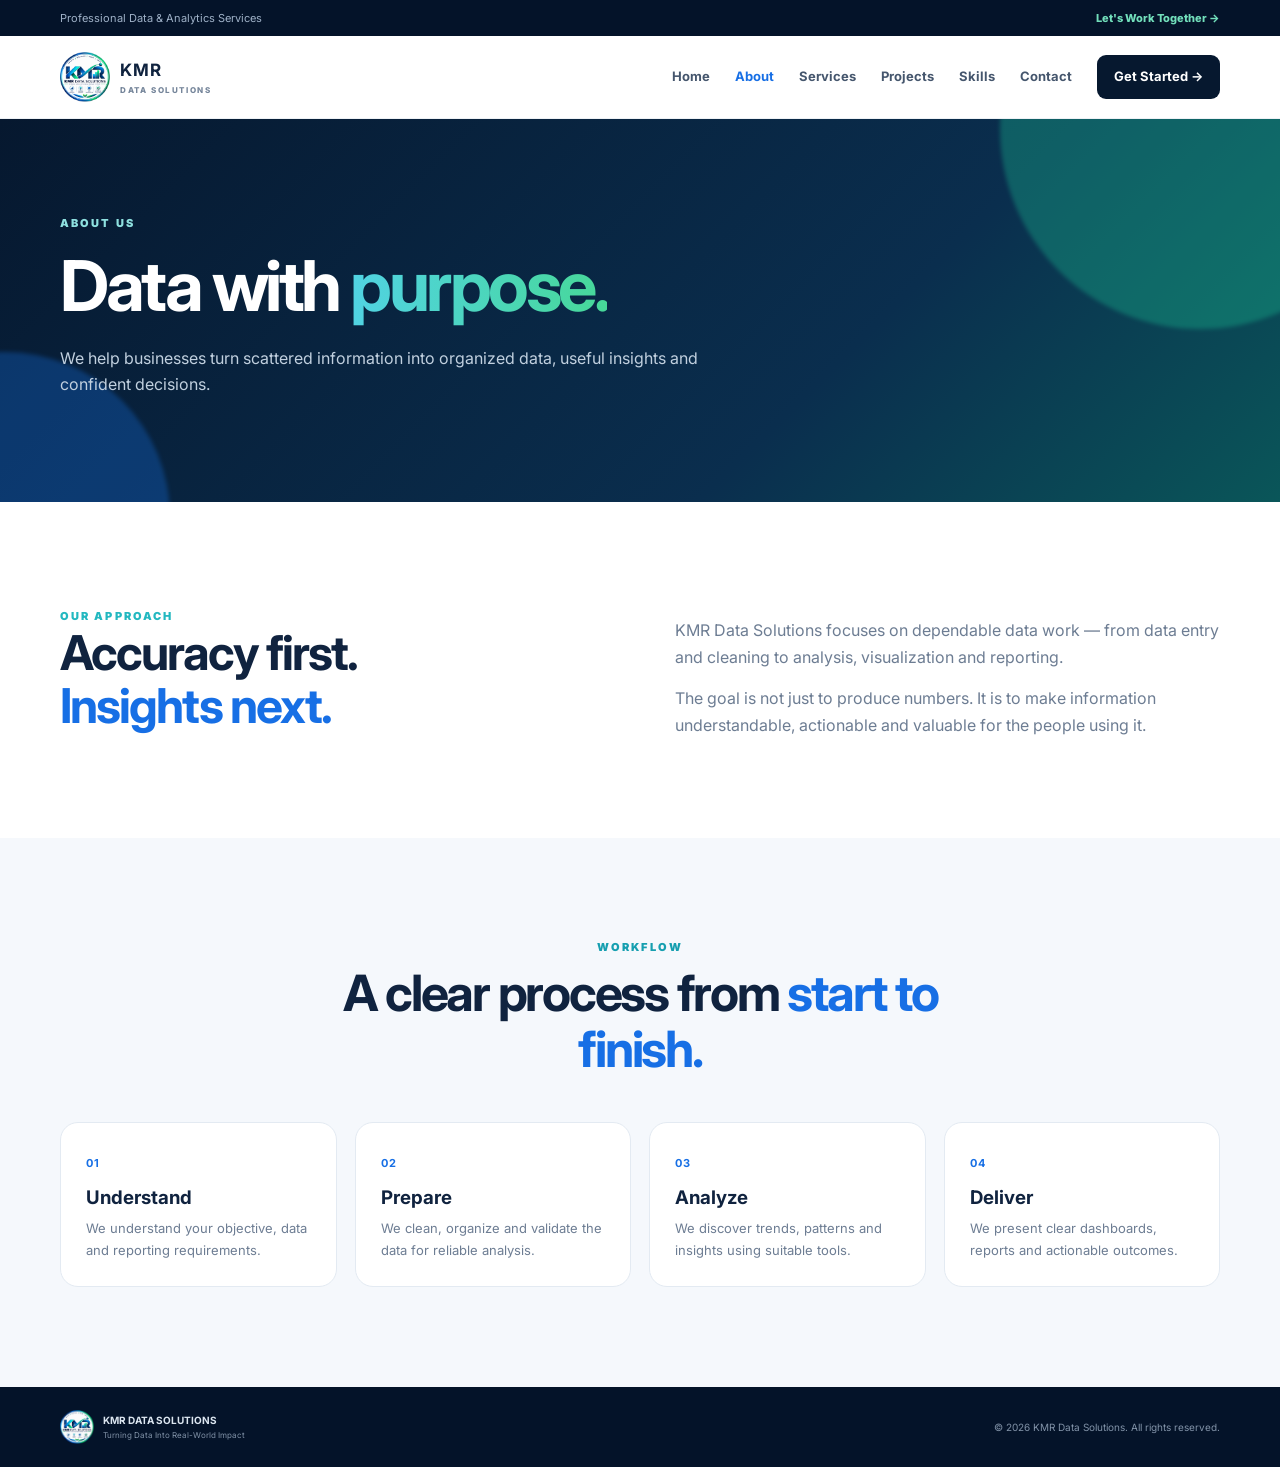
==== about.html @ 426ea1b9 "Initial KMR Data Solutions website" ====
<!DOCTYPE html>
<html lang="en"><head><meta charset="UTF-8"><meta name="viewport" content="width=device-width,initial-scale=1.0">
<meta name="description" content="KMR Data Solutions — professional data analytics and business services.">
<title>About | KMR DATA SOLUTIONS</title>
<link rel="preconnect" href="https://fonts.googleapis.com"><link rel="preconnect" href="https://fonts.gstatic.com" crossorigin>
<link href="https://fonts.googleapis.com/css2?family=Inter:wght@400;500;600;700;800&display=swap" rel="stylesheet">
<link rel="stylesheet" href="style.css"></head><body>
<div class="topbar"><div class="container"><span>Professional Data &amp; Analytics Services</span><a href="contact.html">Let's Work Together →</a></div></div>
<header class="header"><div class="container nav">
<a class="brand" href="index.html"><img src="assets/kmr-logo.png" alt="KMR Data Solutions"><span><strong>KMR</strong><small>DATA SOLUTIONS</small></span></a>
<button class="menu-btn" aria-label="Menu">☰</button><nav class="nav-links"><a class="" href="index.html">Home</a><a class="active" href="about.html">About</a><a class="" href="services.html">Services</a><a class="" href="projects.html">Projects</a><a class="" href="skills.html">Skills</a><a class="" href="contact.html">Contact</a><a class="nav-cta" href="contact.html">Get Started →</a></nav>
</div></header>

<section class="page-hero"><div class="container"><div class="eyebrow">ABOUT US</div><h1>Data with <span>purpose.</span></h1><p>We help businesses turn scattered information into organized data, useful insights and confident decisions.</p></div></section>
<section class="section"><div class="container intro"><div><div class="label">OUR APPROACH</div><h2>Accuracy first.<br><span>Insights next.</span></h2></div><div><p style="color:var(--muted)">KMR Data Solutions focuses on dependable data work — from data entry and cleaning to analysis, visualization and reporting.</p><p style="color:var(--muted);margin-top:15px">The goal is not just to produce numbers. It is to make information understandable, actionable and valuable for the people using it.</p></div></div></section>
<section class="section" style="background:#f5f8fc"><div class="container"><div class="section-head"><div class="label">WORKFLOW</div><h2>A clear process from <span>start to finish.</span></h2></div><div id="processGrid" class="process-grid"></div></div></section>

<footer><div class="container footer"><div class="footer-brand"><img src="assets/kmr-logo.png" alt=""><div><strong>KMR DATA SOLUTIONS</strong><span>Turning Data Into Real-World Impact</span></div></div><span>© <span class="year"></span> KMR Data Solutions. All rights reserved.</span></div></footer>
<script src="config.js"></script><script src="script.js"></script></body></html>
---- style.css ----
:root{--navy:#06182f;--navy2:#0a2748;--blue:#176fe5;--cyan:#15b7c0;--green:#28c87a;--ink:#10233f;--muted:#6d7d93;--bg:#f5f8fc;--line:#e3eaf2;--white:#fff;--shadow:0 18px 55px rgba(5,27,55,.09)}
*{box-sizing:border-box;margin:0;padding:0}html{scroll-behavior:smooth}body{font-family:Inter,Arial,sans-serif;color:var(--ink);background:#fff;line-height:1.65}a{text-decoration:none;color:inherit}.container{width:min(1160px,92%);margin:auto}
.topbar{height:36px;background:#041329;color:#9fb1c7;font-size:11px}.topbar .container{height:100%;display:flex;justify-content:space-between;align-items:center}.topbar a{color:#72dfbb;font-weight:800}
.header{position:sticky;top:0;z-index:50;background:rgba(255,255,255,.93);backdrop-filter:blur(18px);border-bottom:1px solid #edf1f5}.nav{height:82px;display:flex;align-items:center;justify-content:space-between}.brand{display:flex;align-items:center;gap:10px}.brand img{width:50px;height:50px;object-fit:contain}.brand strong{display:block;font-size:17px;letter-spacing:.06em}.brand small{display:block;font-size:8px;letter-spacing:.2em;color:#75859a;font-weight:800}
.nav-links{display:flex;align-items:center;gap:25px;font-size:13px;font-weight:700;color:#45566d}.nav-links a:hover{color:var(--blue)}.nav-links .active{color:var(--blue)}.nav-cta{background:var(--navy);color:#fff!important;padding:11px 17px;border-radius:9px}.menu-btn{display:none;border:0;background:none;font-size:24px;color:var(--ink)}
.page-hero{position:relative;overflow:hidden;background:linear-gradient(135deg,#06182f,#0a2e4e 65%,#0a5659);color:#fff;padding:95px 0 105px}.page-hero:before,.page-hero:after{content:"";position:absolute;border-radius:50%;filter:blur(2px);opacity:.3}.page-hero:before{width:400px;height:400px;right:-120px;top:-190px;background:#1bcf9b}.page-hero:after{width:330px;height:330px;left:-160px;bottom:-180px;background:#1674ea}.page-hero .container{position:relative;z-index:2}.eyebrow,.label{font-size:11px;letter-spacing:.19em;font-weight:900;color:#23b8c0}.page-hero .eyebrow{color:#8ee0df;margin-bottom:17px}.page-hero h1{font-size:clamp(43px,6vw,70px);line-height:1.05;letter-spacing:-.05em;max-width:800px}.page-hero h1 span{background:linear-gradient(90deg,#51d3e3,#47d898);-webkit-background-clip:text;background-clip:text;color:transparent}.page-hero p{max-width:680px;color:#c1d0df;font-size:16px;margin-top:22px}.hero-actions{display:flex;gap:12px;margin-top:28px;flex-wrap:wrap}.btn{display:inline-flex;align-items:center;justify-content:center;padding:13px 20px;border-radius:10px;font-size:13px;font-weight:800}.btn-primary{background:linear-gradient(135deg,#176fe5,#16b8bd);color:#fff;box-shadow:0 10px 28px rgba(18,122,214,.25)}.btn-light{border:1px solid rgba(255,255,255,.35);color:#fff}
.section{padding:100px 0}.section-head{text-align:center;max-width:700px;margin:0 auto 45px}.section-head .label{color:#169fb0}.section-head h2{font-size:clamp(34px,4vw,50px);line-height:1.12;letter-spacing:-.045em;margin-top:9px}.section-head h2 span{color:var(--blue)}.section-head p{color:var(--muted);margin-top:10px}
.intro{display:grid;grid-template-columns:1fr 1fr;gap:70px;align-items:center}.intro h2{font-size:clamp(34px,4vw,48px);line-height:1.12;letter-spacing:-.04em}.intro h2 span{color:var(--blue)}.intro p{color:var(--muted);margin-top:15px}.quote{padding:28px;background:linear-gradient(145deg,#f7fbff,#eef8f7);border:1px solid var(--line);border-radius:18px;box-shadow:var(--shadow)}.quote strong{display:block;font-size:25px;line-height:1.25}.quote span{display:block;color:#728198;margin-top:10px;font-size:13px}
.service-grid{display:grid;grid-template-columns:repeat(3,1fr);gap:18px}.service{padding:27px;border:1px solid var(--line);border-radius:18px;background:#fff;transition:.22s}.service:hover{transform:translateY(-5px);box-shadow:var(--shadow);border-color:#cdd9e7}.icon{width:48px;height:48px;display:grid;place-items:center;border-radius:13px;background:linear-gradient(135deg,#e8f2ff,#e8fbf4);font-size:22px;color:#176fe5;margin-bottom:20px}.service h3{font-size:17px}.service p{font-size:13px;color:var(--muted);margin-top:7px}
.project-grid{display:grid;grid-template-columns:repeat(3,1fr);gap:20px}.project{border:1px solid var(--line);border-radius:18px;padding:24px;background:#fff;box-shadow:0 8px 30px rgba(7,28,53,.04)}.project .num{font-size:10px;letter-spacing:.15em;color:#8b99aa;font-weight:900}.project h3{font-size:19px;margin-top:15px}.project p{font-size:13px;color:var(--muted);margin:7px 0 17px;min-height:43px}.tags{display:flex;flex-wrap:wrap;gap:7px}.tag{font-size:10px;background:#edf5ff;color:#1467bc;border-radius:20px;padding:5px 9px;font-weight:800}.project a{display:inline-block;color:#126bc8;font-size:12px;font-weight:900;margin-top:20px}
.skills-section{background:#06182f;color:#fff}.skills-section .section-head p{color:#9cafc3}.skills-grid{display:grid;grid-template-columns:repeat(6,1fr);gap:12px}.skill{border:1px solid rgba(255,255,255,.11);background:rgba(255,255,255,.04);border-radius:13px;text-align:center;padding:20px 8px;color:#d6e1ec;font-size:12px;font-weight:800}.skill b{display:block;font-size:24px;margin-bottom:7px}
.process-grid{display:grid;grid-template-columns:repeat(4,1fr);gap:18px}.step{padding:25px;border:1px solid var(--line);border-radius:18px;background:#fff}.step b{color:var(--blue);font-size:11px;letter-spacing:.1em}.step h3{margin:8px 0 5px}.step p{font-size:13px;color:var(--muted)}
.contact-wrap{background:linear-gradient(135deg,#06182f,#0a4c58);border-radius:25px;padding:52px 55px;color:#fff;display:flex;align-items:center;justify-content:space-between;gap:35px}.contact-wrap h2{font-size:clamp(31px,4vw,47px);line-height:1.12;letter-spacing:-.04em}.contact-wrap h2 span{color:#4ed9b4}.contact-wrap p{color:#adc0d1;max-width:620px;margin-top:10px}.contact-actions{display:flex;gap:10px;flex-wrap:wrap}
footer{background:#041329;color:#8293a8;padding:23px 0;font-size:10px}.footer{display:flex;justify-content:space-between;align-items:center;gap:20px}.footer-brand{display:flex;align-items:center;gap:9px}.footer-brand img{width:34px;height:34px;object-fit:contain}.footer-brand strong,.footer-brand span{display:block}.footer-brand strong{color:#dce6f0;font-size:10px}.footer-brand span{font-size:8px}
@media(max-width:960px){.nav-links{gap:13px}.service-grid{grid-template-columns:repeat(2,1fr)}.project-grid{grid-template-columns:repeat(2,1fr)}.skills-grid{grid-template-columns:repeat(3,1fr)}}
@media(max-width:760px){.topbar{display:none}.nav{height:70px}.menu-btn{display:block}.nav-links{display:none;position:absolute;top:70px;left:0;right:0;background:#fff;padding:18px 5%;flex-direction:column;align-items:stretch;box-shadow:0 18px 35px rgba(0,0,0,.1)}.nav-links.open{display:flex}.nav-cta{text-align:center}.page-hero{padding:75px 0 85px}.section{padding:75px 0}.intro{grid-template-columns:1fr;gap:35px}.service-grid,.project-grid,.process-grid{grid-template-columns:1fr}.skills-grid{grid-template-columns:repeat(2,1fr)}.contact-wrap{padding:38px 28px;flex-direction:column;align-items:flex-start}.footer{flex-direction:column;align-items:flex-start}}
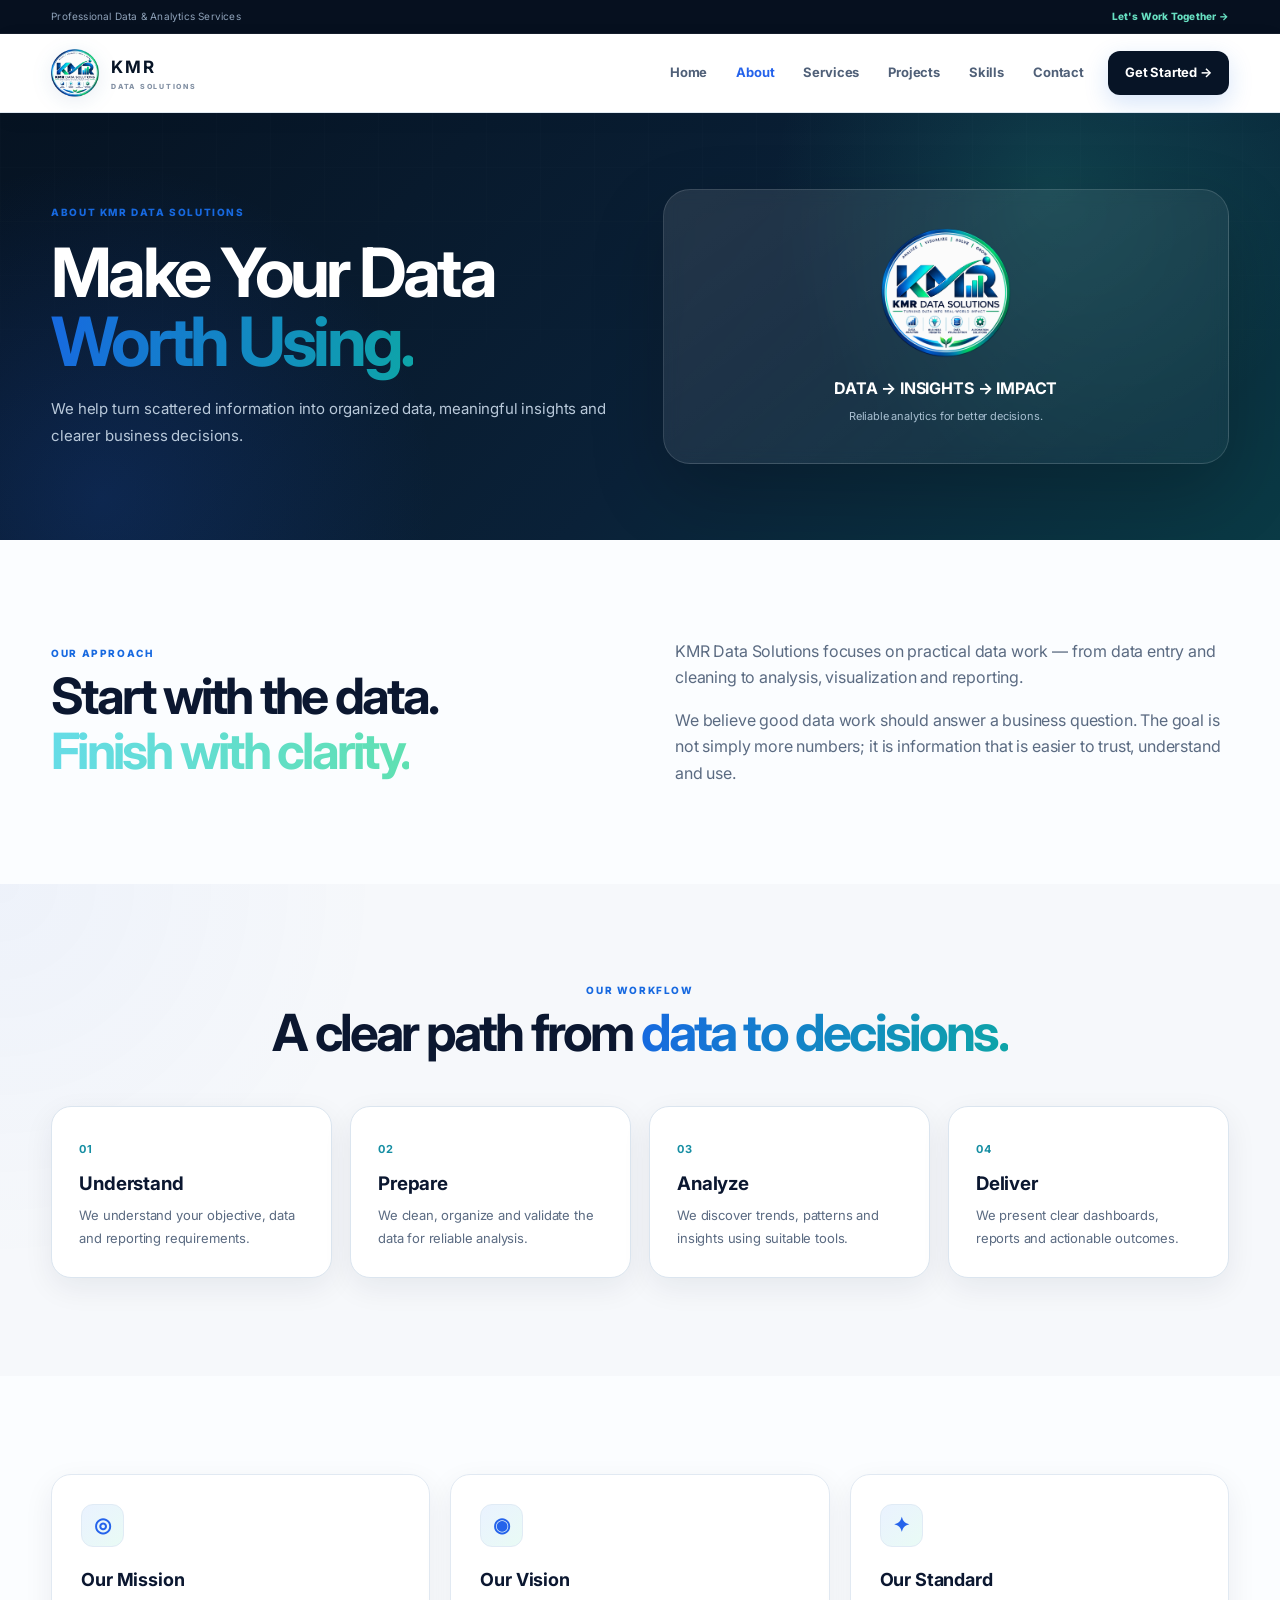
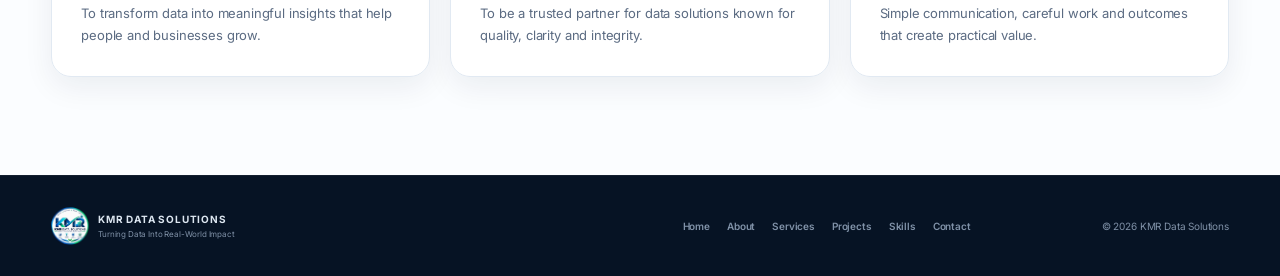
==== commit bdde5c4b: "updated" ====
--- a/about.html
+++ b/about.html
@@ -1,19 +1,80 @@
 <!DOCTYPE html>
-<html lang="en"><head><meta charset="UTF-8"><meta name="viewport" content="width=device-width,initial-scale=1.0">
-<meta name="description" content="KMR Data Solutions — professional data analytics and business services.">
+<html lang="en">
+<head>
+<meta charset="UTF-8">
+<meta name="viewport" content="width=device-width, initial-scale=1.0">
+<meta name="description" content="KMR Data Solutions — professional data analytics, dashboards, data cleaning and business intelligence services.">
 <title>About | KMR DATA SOLUTIONS</title>
-<link rel="preconnect" href="https://fonts.googleapis.com"><link rel="preconnect" href="https://fonts.gstatic.com" crossorigin>
+<link rel="preconnect" href="https://fonts.googleapis.com">
+<link rel="preconnect" href="https://fonts.gstatic.com" crossorigin>
 <link href="https://fonts.googleapis.com/css2?family=Inter:wght@400;500;600;700;800&display=swap" rel="stylesheet">
-<link rel="stylesheet" href="style.css"></head><body>
-<div class="topbar"><div class="container"><span>Professional Data &amp; Analytics Services</span><a href="contact.html">Let's Work Together →</a></div></div>
-<header class="header"><div class="container nav">
-<a class="brand" href="index.html"><img src="assets/kmr-logo.png" alt="KMR Data Solutions"><span><strong>KMR</strong><small>DATA SOLUTIONS</small></span></a>
-<button class="menu-btn" aria-label="Menu">☰</button><nav class="nav-links"><a class="" href="index.html">Home</a><a class="active" href="about.html">About</a><a class="" href="services.html">Services</a><a class="" href="projects.html">Projects</a><a class="" href="skills.html">Skills</a><a class="" href="contact.html">Contact</a><a class="nav-cta" href="contact.html">Get Started →</a></nav>
-</div></header>
+<link rel="stylesheet" href="style.css">
+</head>
+<body data-page="about">
+<div class="topbar"><div class="container topbar-inner">
+  <span>Professional Data &amp; Analytics Services</span>
+  <a href="contact.html">Let's Work Together →</a>
+</div></div>
+<header class="header">
+  <div class="container nav">
+    <a class="brand" href="index.html" aria-label="KMR Data Solutions Home">
+      <img src="assets/kmr-logo.png" alt="KMR Data Solutions">
+      <span><strong>KMR</strong><small>DATA SOLUTIONS</small></span>
+    </a>
+    <button class="menu-btn" aria-label="Open menu" aria-expanded="false">☰</button>
+    <nav class="nav-links" aria-label="Primary navigation">
+      <a data-nav="home" href="index.html">Home</a>
+      <a data-nav="about" href="about.html">About</a>
+      <a data-nav="services" href="services.html">Services</a>
+      <a data-nav="projects" href="projects.html">Projects</a>
+      <a data-nav="skills" href="skills.html">Skills</a>
+      <a data-nav="contact" href="contact.html">Contact</a>
+      <a class="nav-cta" href="contact.html">Get Started →</a>
+    </nav>
+  </div>
+</header>
 
-<section class="page-hero"><div class="container"><div class="eyebrow">ABOUT US</div><h1>Data with <span>purpose.</span></h1><p>We help businesses turn scattered information into organized data, useful insights and confident decisions.</p></div></section>
-<section class="section"><div class="container intro"><div><div class="label">OUR APPROACH</div><h2>Accuracy first.<br><span>Insights next.</span></h2></div><div><p style="color:var(--muted)">KMR Data Solutions focuses on dependable data work — from data entry and cleaning to analysis, visualization and reporting.</p><p style="color:var(--muted);margin-top:15px">The goal is not just to produce numbers. It is to make information understandable, actionable and valuable for the people using it.</p></div></div></section>
-<section class="section" style="background:#f5f8fc"><div class="container"><div class="section-head"><div class="label">WORKFLOW</div><h2>A clear process from <span>start to finish.</span></h2></div><div id="processGrid" class="process-grid"></div></div></section>
-
-<footer><div class="container footer"><div class="footer-brand"><img src="assets/kmr-logo.png" alt=""><div><strong>KMR DATA SOLUTIONS</strong><span>Turning Data Into Real-World Impact</span></div></div><span>© <span class="year"></span> KMR Data Solutions. All rights reserved.</span></div></footer>
-<script src="config.js"></script><script src="script.js"></script></body></html>+<main>
+<section class="inner-hero">
+  <div class="container inner-hero-grid">
+    <div><div class="eyebrow">ABOUT KMR DATA SOLUTIONS</div><h1>Make Your Data <span>Worth Using.</span></h1><p>We help turn scattered information into organized data, meaningful insights and clearer business decisions.</p></div>
+    <div class="about-visual"><img src="assets/kmr-logo.png" alt="KMR Data Solutions logo"><strong>DATA → INSIGHTS → IMPACT</strong><span>Reliable analytics for better decisions.</span></div>
+  </div>
+</section>
+<section class="section">
+  <div class="container story-grid">
+    <div><div class="section-kicker">OUR APPROACH</div><h2>Start with the data.<br><span>Finish with clarity.</span></h2></div>
+    <div><p>KMR Data Solutions focuses on practical data work — from data entry and cleaning to analysis, visualization and reporting.</p><p>We believe good data work should answer a business question. The goal is not simply more numbers; it is information that is easier to trust, understand and use.</p></div>
+  </div>
+</section>
+<section class="section section-soft">
+  <div class="container">
+    <div class="section-head"><div class="section-kicker">OUR WORKFLOW</div><h2>A clear path from <span>data to decisions.</span></h2></div>
+    <div id="processGrid" class="process-grid"></div>
+  </div>
+</section>
+<section class="section">
+  <div class="container value-grid">
+    <article class="value-card"><div class="feature-icon">◎</div><h3>Our Mission</h3><p>To transform data into meaningful insights that help people and businesses grow.</p></article>
+    <article class="value-card"><div class="feature-icon">◉</div><h3>Our Vision</h3><p>To be a trusted partner for data solutions known for quality, clarity and integrity.</p></article>
+    <article class="value-card"><div class="feature-icon">✦</div><h3>Our Standard</h3><p>Simple communication, careful work and outcomes that create practical value.</p></article>
+  </div>
+</section>
+</main>
+<footer>
+  <div class="container footer-grid">
+    <div class="footer-brand">
+      <img src="assets/kmr-logo.png" alt="">
+      <div><strong>KMR DATA SOLUTIONS</strong><span>Turning Data Into Real-World Impact</span></div>
+    </div>
+    <div class="footer-links">
+      <a href="index.html">Home</a><a href="about.html">About</a><a href="services.html">Services</a>
+      <a href="projects.html">Projects</a><a href="skills.html">Skills</a><a href="contact.html">Contact</a>
+    </div>
+    <div class="footer-right"><span>© <span class="year"></span> KMR Data Solutions</span></div>
+  </div>
+</footer>
+<script src="config.js"></script>
+<script src="script.js"></script>
+</body>
+</html>
--- a/style.css
+++ b/style.css
@@ -1,16 +1,477 @@
-:root{--navy:#06182f;--navy2:#0a2748;--blue:#176fe5;--cyan:#15b7c0;--green:#28c87a;--ink:#10233f;--muted:#6d7d93;--bg:#f5f8fc;--line:#e3eaf2;--white:#fff;--shadow:0 18px 55px rgba(5,27,55,.09)}
-*{box-sizing:border-box;margin:0;padding:0}html{scroll-behavior:smooth}body{font-family:Inter,Arial,sans-serif;color:var(--ink);background:#fff;line-height:1.65}a{text-decoration:none;color:inherit}.container{width:min(1160px,92%);margin:auto}
-.topbar{height:36px;background:#041329;color:#9fb1c7;font-size:11px}.topbar .container{height:100%;display:flex;justify-content:space-between;align-items:center}.topbar a{color:#72dfbb;font-weight:800}
-.header{position:sticky;top:0;z-index:50;background:rgba(255,255,255,.93);backdrop-filter:blur(18px);border-bottom:1px solid #edf1f5}.nav{height:82px;display:flex;align-items:center;justify-content:space-between}.brand{display:flex;align-items:center;gap:10px}.brand img{width:50px;height:50px;object-fit:contain}.brand strong{display:block;font-size:17px;letter-spacing:.06em}.brand small{display:block;font-size:8px;letter-spacing:.2em;color:#75859a;font-weight:800}
-.nav-links{display:flex;align-items:center;gap:25px;font-size:13px;font-weight:700;color:#45566d}.nav-links a:hover{color:var(--blue)}.nav-links .active{color:var(--blue)}.nav-cta{background:var(--navy);color:#fff!important;padding:11px 17px;border-radius:9px}.menu-btn{display:none;border:0;background:none;font-size:24px;color:var(--ink)}
-.page-hero{position:relative;overflow:hidden;background:linear-gradient(135deg,#06182f,#0a2e4e 65%,#0a5659);color:#fff;padding:95px 0 105px}.page-hero:before,.page-hero:after{content:"";position:absolute;border-radius:50%;filter:blur(2px);opacity:.3}.page-hero:before{width:400px;height:400px;right:-120px;top:-190px;background:#1bcf9b}.page-hero:after{width:330px;height:330px;left:-160px;bottom:-180px;background:#1674ea}.page-hero .container{position:relative;z-index:2}.eyebrow,.label{font-size:11px;letter-spacing:.19em;font-weight:900;color:#23b8c0}.page-hero .eyebrow{color:#8ee0df;margin-bottom:17px}.page-hero h1{font-size:clamp(43px,6vw,70px);line-height:1.05;letter-spacing:-.05em;max-width:800px}.page-hero h1 span{background:linear-gradient(90deg,#51d3e3,#47d898);-webkit-background-clip:text;background-clip:text;color:transparent}.page-hero p{max-width:680px;color:#c1d0df;font-size:16px;margin-top:22px}.hero-actions{display:flex;gap:12px;margin-top:28px;flex-wrap:wrap}.btn{display:inline-flex;align-items:center;justify-content:center;padding:13px 20px;border-radius:10px;font-size:13px;font-weight:800}.btn-primary{background:linear-gradient(135deg,#176fe5,#16b8bd);color:#fff;box-shadow:0 10px 28px rgba(18,122,214,.25)}.btn-light{border:1px solid rgba(255,255,255,.35);color:#fff}
-.section{padding:100px 0}.section-head{text-align:center;max-width:700px;margin:0 auto 45px}.section-head .label{color:#169fb0}.section-head h2{font-size:clamp(34px,4vw,50px);line-height:1.12;letter-spacing:-.045em;margin-top:9px}.section-head h2 span{color:var(--blue)}.section-head p{color:var(--muted);margin-top:10px}
-.intro{display:grid;grid-template-columns:1fr 1fr;gap:70px;align-items:center}.intro h2{font-size:clamp(34px,4vw,48px);line-height:1.12;letter-spacing:-.04em}.intro h2 span{color:var(--blue)}.intro p{color:var(--muted);margin-top:15px}.quote{padding:28px;background:linear-gradient(145deg,#f7fbff,#eef8f7);border:1px solid var(--line);border-radius:18px;box-shadow:var(--shadow)}.quote strong{display:block;font-size:25px;line-height:1.25}.quote span{display:block;color:#728198;margin-top:10px;font-size:13px}
-.service-grid{display:grid;grid-template-columns:repeat(3,1fr);gap:18px}.service{padding:27px;border:1px solid var(--line);border-radius:18px;background:#fff;transition:.22s}.service:hover{transform:translateY(-5px);box-shadow:var(--shadow);border-color:#cdd9e7}.icon{width:48px;height:48px;display:grid;place-items:center;border-radius:13px;background:linear-gradient(135deg,#e8f2ff,#e8fbf4);font-size:22px;color:#176fe5;margin-bottom:20px}.service h3{font-size:17px}.service p{font-size:13px;color:var(--muted);margin-top:7px}
-.project-grid{display:grid;grid-template-columns:repeat(3,1fr);gap:20px}.project{border:1px solid var(--line);border-radius:18px;padding:24px;background:#fff;box-shadow:0 8px 30px rgba(7,28,53,.04)}.project .num{font-size:10px;letter-spacing:.15em;color:#8b99aa;font-weight:900}.project h3{font-size:19px;margin-top:15px}.project p{font-size:13px;color:var(--muted);margin:7px 0 17px;min-height:43px}.tags{display:flex;flex-wrap:wrap;gap:7px}.tag{font-size:10px;background:#edf5ff;color:#1467bc;border-radius:20px;padding:5px 9px;font-weight:800}.project a{display:inline-block;color:#126bc8;font-size:12px;font-weight:900;margin-top:20px}
-.skills-section{background:#06182f;color:#fff}.skills-section .section-head p{color:#9cafc3}.skills-grid{display:grid;grid-template-columns:repeat(6,1fr);gap:12px}.skill{border:1px solid rgba(255,255,255,.11);background:rgba(255,255,255,.04);border-radius:13px;text-align:center;padding:20px 8px;color:#d6e1ec;font-size:12px;font-weight:800}.skill b{display:block;font-size:24px;margin-bottom:7px}
-.process-grid{display:grid;grid-template-columns:repeat(4,1fr);gap:18px}.step{padding:25px;border:1px solid var(--line);border-radius:18px;background:#fff}.step b{color:var(--blue);font-size:11px;letter-spacing:.1em}.step h3{margin:8px 0 5px}.step p{font-size:13px;color:var(--muted)}
-.contact-wrap{background:linear-gradient(135deg,#06182f,#0a4c58);border-radius:25px;padding:52px 55px;color:#fff;display:flex;align-items:center;justify-content:space-between;gap:35px}.contact-wrap h2{font-size:clamp(31px,4vw,47px);line-height:1.12;letter-spacing:-.04em}.contact-wrap h2 span{color:#4ed9b4}.contact-wrap p{color:#adc0d1;max-width:620px;margin-top:10px}.contact-actions{display:flex;gap:10px;flex-wrap:wrap}
-footer{background:#041329;color:#8293a8;padding:23px 0;font-size:10px}.footer{display:flex;justify-content:space-between;align-items:center;gap:20px}.footer-brand{display:flex;align-items:center;gap:9px}.footer-brand img{width:34px;height:34px;object-fit:contain}.footer-brand strong,.footer-brand span{display:block}.footer-brand strong{color:#dce6f0;font-size:10px}.footer-brand span{font-size:8px}
-@media(max-width:960px){.nav-links{gap:13px}.service-grid{grid-template-columns:repeat(2,1fr)}.project-grid{grid-template-columns:repeat(2,1fr)}.skills-grid{grid-template-columns:repeat(3,1fr)}}
-@media(max-width:760px){.topbar{display:none}.nav{height:70px}.menu-btn{display:block}.nav-links{display:none;position:absolute;top:70px;left:0;right:0;background:#fff;padding:18px 5%;flex-direction:column;align-items:stretch;box-shadow:0 18px 35px rgba(0,0,0,.1)}.nav-links.open{display:flex}.nav-cta{text-align:center}.page-hero{padding:75px 0 85px}.section{padding:75px 0}.intro{grid-template-columns:1fr;gap:35px}.service-grid,.project-grid,.process-grid{grid-template-columns:1fr}.skills-grid{grid-template-columns:repeat(2,1fr)}.contact-wrap{padding:38px 28px;flex-direction:column;align-items:flex-start}.footer{flex-direction:column;align-items:flex-start}}
+:root{
+  --navy:#06182f;--navy2:#0a2d4d;--blue:#176fe5;--cyan:#19bfd0;--teal:#25c98b;
+  --ink:#10233f;--muted:#6d7d93;--bg:#f5f8fc;--line:#dfe8f1;--white:#fff;
+  --shadow:0 18px 55px rgba(5,27,55,.09);--radius:20px
+}
+*{box-sizing:border-box;margin:0;padding:0}
+html{scroll-behavior:smooth}
+body{font-family:'Inter',Arial,sans-serif;color:var(--ink);background:#fff;line-height:1.65}
+a{text-decoration:none;color:inherit}
+button,input,select,textarea{font:inherit}
+.container{width:min(1160px,92%);margin:auto}
+.topbar{height:38px;background:#041329;color:#9fb1c7;font-size:11px}
+.topbar-inner{height:100%;display:flex;justify-content:space-between;align-items:center}
+.topbar a{color:#72dfbb;font-weight:800}
+.header{position:sticky;top:0;z-index:50;background:rgba(255,255,255,.94);backdrop-filter:blur(18px);border-bottom:1px solid #edf1f5}
+.nav{height:82px;display:flex;align-items:center;justify-content:space-between}
+.brand{display:flex;align-items:center;gap:11px}
+.brand img{width:52px;height:52px;object-fit:contain}
+.brand strong{display:block;font-size:18px;letter-spacing:.07em}
+.brand small{display:block;font-size:8px;letter-spacing:.2em;color:#75859a;font-weight:800}
+.nav-links{display:flex;align-items:center;gap:25px;font-size:13px;font-weight:750;color:#45566d}
+.nav-links a:hover,.nav-links .active{color:var(--blue)}
+.nav-cta{background:var(--navy);color:#fff!important;padding:12px 18px;border-radius:10px}
+.menu-btn{display:none;border:0;background:none;font-size:24px;color:var(--ink)}
+
+.hero{position:relative;overflow:hidden;background:linear-gradient(135deg,#06182f 0%,#082d4c 58%,#075a5b 100%);color:#fff;padding:72px 0 78px}
+.hero-orb{position:absolute;border-radius:50%;filter:blur(2px);opacity:.28;pointer-events:none}
+.hero-orb-one{width:430px;height:430px;right:-170px;top:-220px;background:#1bcf9b}
+.hero-orb-two{width:330px;height:330px;left:-190px;bottom:-210px;background:#1674ea}
+.hero-grid{position:relative;z-index:2;display:grid;grid-template-columns:minmax(0,1fr) minmax(440px,.92fr);gap:58px;align-items:center}
+.eyebrow,.section-kicker{font-size:11px;letter-spacing:.19em;font-weight:900}
+.eyebrow{color:#8ee0df;margin-bottom:17px}
+.hero h1{font-size:clamp(44px,6vw,72px);line-height:1.02;letter-spacing:-.055em;max-width:760px}
+.hero h1 span,.inner-hero h1 span,.section h2 span,.cta-band h2 span{background:linear-gradient(90deg,#51d3e3,#47d898);-webkit-background-clip:text;background-clip:text;color:transparent}
+.hero-copy>p{max-width:650px;color:#c1d0df;font-size:16px;margin-top:22px}
+.hero-actions{display:flex;gap:12px;margin-top:29px;flex-wrap:wrap}
+.btn{display:inline-flex;align-items:center;justify-content:center;padding:13px 20px;border-radius:11px;font-size:13px;font-weight:850;transition:.2s}
+.btn:hover{transform:translateY(-2px)}
+.btn-primary{background:linear-gradient(135deg,#176fe5,#16b8bd);color:#fff;box-shadow:0 10px 28px rgba(18,122,214,.25)}
+.btn-outline{border:1px solid rgba(255,255,255,.36);color:#fff}
+.btn-dark{background:var(--navy);color:#fff}
+.hero-metrics{display:flex;gap:0;margin-top:40px}
+.hero-metrics div{padding:0 26px;border-left:1px solid rgba(255,255,255,.14)}
+.hero-metrics div:first-child{padding-left:0;border-left:0}
+.hero-metrics strong{display:block;color:#61e1d0;font-size:22px}
+.hero-metrics span{display:block;color:#a9bbcc;font-size:10px;margin-top:2px}
+.hero-media{position:relative}
+.hero-media img{width:100%;height:405px;display:block;object-fit:cover;border-radius:26px;border:1px solid rgba(255,255,255,.15);box-shadow:0 25px 70px rgba(0,0,0,.3)}
+.media-badge{position:absolute;z-index:3;background:rgba(12,43,68,.72);border:1px solid rgba(111,235,220,.34);backdrop-filter:blur(14px);border-radius:15px;padding:12px 15px;display:flex;align-items:center;gap:10px;box-shadow:0 12px 35px rgba(0,0,0,.16);font-size:10px;line-height:1.35}
+.media-badge b{font-size:21px;color:#62e5d0}
+.badge-top{left:-24px;top:24px}.badge-bottom{right:-18px;bottom:24px}
+
+.section{padding:92px 0}
+.section-soft{background:var(--bg)}
+.section-kicker{color:#159fb0}
+.section-head{text-align:center;max-width:700px;margin:0 auto 42px}
+.section-head h2,.split-heading h2{font-size:clamp(34px,4vw,50px);line-height:1.1;letter-spacing:-.045em;margin-top:8px}
+.section-head p,.split-heading p{color:var(--muted);margin-top:11px}
+.split-heading{display:grid;grid-template-columns:1fr 1fr;gap:60px;align-items:end;margin-bottom:40px}
+.feature-grid{display:grid;grid-template-columns:repeat(3,1fr);gap:18px}
+.feature-card,.value-card{padding:28px;border:1px solid var(--line);border-radius:var(--radius);background:#fff;box-shadow:0 8px 30px rgba(7,28,53,.035)}
+.feature-icon{width:43px;height:43px;display:grid;place-items:center;border-radius:12px;background:linear-gradient(135deg,#e8f2ff,#e8fbf4);color:var(--blue);font-weight:900;font-size:20px;margin-bottom:18px}
+.feature-card h3,.value-card h3{font-size:18px}.feature-card p,.value-card p{font-size:13px;color:var(--muted);margin-top:7px}
+.service-grid{display:grid;grid-template-columns:repeat(3,1fr);gap:18px}
+.service{padding:27px;border:1px solid var(--line);border-radius:var(--radius);background:#fff;transition:.22s}
+.service:hover{transform:translateY(-5px);box-shadow:var(--shadow);border-color:#cbd9e8}
+.icon{width:48px;height:48px;display:grid;place-items:center;border-radius:13px;background:linear-gradient(135deg,#e8f2ff,#e8fbf4);font-size:22px;color:#176fe5;margin-bottom:19px}
+.service h3{font-size:17px}.service p{font-size:13px;color:var(--muted);margin-top:7px}
+.service a{display:inline-block;color:#126bc8;font-size:11px;font-weight:900;margin-top:18px}
+.center{text-align:center;margin-top:35px}
+
+.project-grid{display:grid;grid-template-columns:repeat(3,1fr);gap:20px}
+.project{border:1px solid var(--line);border-radius:var(--radius);padding:23px;background:#fff;box-shadow:0 8px 30px rgba(7,28,53,.04);display:flex;flex-direction:column;min-height:260px}
+.project:hover{box-shadow:var(--shadow)}
+.project-top,.project-meta{display:flex;justify-content:space-between;gap:12px;align-items:center}
+.project .num{font-size:10px;letter-spacing:.15em;color:#8b99aa;font-weight:900}
+.repo-type{font-size:9px;color:#1470cb;background:#edf5ff;border-radius:20px;padding:5px 8px;font-weight:850}
+.project h3{font-size:18px;margin-top:15px;text-transform:capitalize}
+.project p{font-size:13px;color:var(--muted);margin:7px 0 16px;min-height:43px}
+.tags{display:flex;flex-wrap:wrap;gap:7px}
+.tag{font-size:10px;background:#edf5ff;color:#1467bc;border-radius:20px;padding:5px 9px;font-weight:800}
+.project-meta{font-size:10px;color:#8b99aa;margin-top:auto;padding-top:18px}
+.project>a{display:inline-block;color:#126bc8;font-size:12px;font-weight:900;margin-top:14px}
+.project-preview .project{min-height:245px}
+
+.cta-band{background:#06182f;color:#fff;padding:62px 0}
+.cta-inner{display:flex;align-items:center;justify-content:space-between;gap:30px}
+.cta-band h2{font-size:clamp(31px,4vw,47px);line-height:1.1;letter-spacing:-.04em;margin-top:7px}
+.cta-band p{color:#aebfd0;margin-top:8px}
+
+.inner-hero{background:linear-gradient(135deg,#06182f,#0a3150 62%,#086060);color:#fff;padding:66px 0}
+.inner-hero-grid{display:grid;grid-template-columns:1fr 1fr;gap:45px;align-items:center}
+.inner-hero h1{font-size:clamp(43px,5vw,64px);line-height:1.03;letter-spacing:-.05em}
+.inner-hero p{max-width:680px;color:#c1d0df;font-size:16px;margin-top:18px}
+.about-visual,.hero-panel,.github-panel,.skill-visual,.contact-visual{min-height:245px;border-radius:25px;border:1px solid rgba(255,255,255,.16);background:linear-gradient(145deg,rgba(255,255,255,.1),rgba(255,255,255,.04));display:flex;flex-direction:column;align-items:center;justify-content:center;text-align:center;box-shadow:0 25px 70px rgba(0,0,0,.18)}
+.about-visual img{width:120px;height:120px;object-fit:contain;margin-bottom:17px}
+.about-visual strong,.hero-panel strong,.github-panel strong,.skill-visual strong,.contact-visual strong{font-size:16px}
+.about-visual span,.hero-panel span,.github-panel span,.skill-visual span,.contact-visual span{color:#a9c0d2;font-size:11px;margin-top:5px}
+.story-grid,.learning-grid{display:grid;grid-template-columns:1fr 1fr;gap:70px;align-items:center}
+.story-grid h2{font-size:clamp(35px,4vw,50px);line-height:1.1;letter-spacing:-.045em;margin-top:8px}
+.story-grid h2 span,.learning-grid h2 span{color:var(--blue)}
+.story-grid p{color:var(--muted);margin-top:0}.story-grid p+p{margin-top:16px}
+.process-grid{display:grid;grid-template-columns:repeat(4,1fr);gap:18px}
+.step{padding:25px;border:1px solid var(--line);border-radius:var(--radius);background:#fff}
+.step b{color:var(--blue);font-size:11px;letter-spacing:.1em}.step h3{margin:8px 0 5px}.step p{font-size:13px;color:var(--muted)}
+.value-grid{display:grid;grid-template-columns:repeat(3,1fr);gap:18px}
+
+.panel-chart,.contact-icon{font-size:52px;color:#55ded0;margin-bottom:12px}
+.dark-feature-grid{display:grid;grid-template-columns:repeat(3,1fr);gap:18px}
+.section-dark{background:var(--navy);color:#fff}.section-dark .section-kicker{color:#72dfbb}.section-dark .section-head p{color:#9cafc3}
+.dark-feature-grid>div{padding:30px;border:1px solid rgba(255,255,255,.1);border-radius:18px;background:rgba(255,255,255,.04)}
+.dark-feature-grid b{color:#61e1d0;font-size:12px}.dark-feature-grid h3{margin:12px 0 6px}.dark-feature-grid p{color:#9cafc3;font-size:13px}
+
+.github-panel .github-mark{font-size:55px;margin-bottom:9px}.github-panel a{margin-top:16px;color:#69e3d3;font-size:11px;font-weight:850}
+.project-toolbar{display:grid;grid-template-columns:1fr 180px 180px;gap:12px;margin-bottom:17px}
+.search-box{height:46px;border:1px solid var(--line);border-radius:11px;background:#fff;display:flex;align-items:center;padding:0 14px;gap:9px}.search-box span{font-size:20px;color:#8a9aab}.search-box input{border:0;outline:0;width:100%;color:var(--ink);font-size:13px}
+.project-toolbar select{height:46px;border:1px solid var(--line);border-radius:11px;background:#fff;color:var(--ink);padding:0 12px;outline:0}
+.projects-status{font-size:11px;color:#74869a;margin:10px 0 17px}
+.github-note{margin-top:30px;padding:15px 18px;border-radius:14px;background:#edf5ff;color:#31516d;display:flex;gap:10px;align-items:center;font-size:11px}
+.github-note b{color:#176fe5}.empty-state,.error-card{padding:30px;border:1px dashed #b9c9d8;border-radius:16px;text-align:center;color:var(--muted)}
+.error-card{display:flex;flex-direction:column;gap:8px}.error-card a{color:#176fe5;font-weight:800}
+
+.skills-hero .skill-visual{min-height:245px}
+.mini-chart{font-size:32px;letter-spacing:8px;color:#5be0cf;margin-bottom:15px}
+.skills-grid{display:grid;grid-template-columns:repeat(5,1fr);gap:13px}
+.skill{border:1px solid var(--line);background:#fff;border-radius:15px;text-align:center;padding:22px 8px;box-shadow:0 7px 25px rgba(7,28,53,.035);font-size:12px;font-weight:800}
+.skill b{display:block;font-size:25px;color:#176fe5;margin-bottom:8px}
+.quote-card{padding:35px;border-radius:20px;background:linear-gradient(145deg,#f0f8ff,#eefbf6);border:1px solid var(--line);font-size:23px;font-weight:800;line-height:1.25}
+.quote-card small{display:block;color:#728198;font-size:10px;letter-spacing:.12em;margin-top:12px}
+
+.contact-grid{display:grid;grid-template-columns:1fr .85fr;gap:55px;align-items:start}
+.contact-grid h2{font-size:clamp(34px,4vw,50px);line-height:1.1;letter-spacing:-.045em;margin-top:8px}.contact-grid h2 span{color:var(--blue)}
+.lead{color:var(--muted);margin-top:10px}
+.contact-cards{display:grid;gap:12px;margin-top:28px}
+.contact-card{padding:18px 20px;border:1px solid var(--line);border-radius:15px;background:#fff;display:grid;grid-template-columns:1fr auto;box-shadow:0 7px 25px rgba(7,28,53,.035)}
+.contact-card b{font-size:13px}.contact-card span{grid-column:1;color:var(--muted);font-size:11px;margin-top:2px}.contact-card em{grid-column:2;grid-row:1/3;align-self:center;color:#176fe5;font-style:normal;font-weight:900}
+.contact-form{padding:28px;border:1px solid var(--line);border-radius:20px;background:#f7fbff}.contact-form h3{font-size:20px;margin-bottom:18px}.contact-form label{display:block;font-size:11px;font-weight:800;color:#4f6074;margin-top:13px}.contact-form input,.contact-form textarea{width:100%;margin-top:6px;border:1px solid #d8e3ed;background:#fff;border-radius:10px;padding:11px 12px;outline:none;font-size:13px;resize:vertical}.contact-form input:focus,.contact-form textarea:focus{border-color:#61bdd4}.contact-form button{border:0;margin-top:16px;cursor:pointer}.contact-form small{display:block;color:#8a9aab;font-size:9px;margin-top:10px}
+
+footer{background:#041329;color:#8293a8;padding:28px 0;font-size:10px}
+.footer-grid{display:grid;grid-template-columns:1fr 1fr auto;align-items:center;gap:25px}
+.footer-brand{display:flex;align-items:center;gap:9px}.footer-brand img{width:38px;height:38px;object-fit:contain}.footer-brand strong,.footer-brand span{display:block}.footer-brand strong{color:#dce6f0;font-size:10px}.footer-brand span{font-size:8px}
+.footer-links{display:flex;justify-content:center;gap:17px}.footer-links a:hover,.footer-right a{color:#5fe0d1}
+.footer-right{display:flex;flex-direction:column;gap:4px;text-align:right}
+
+@media(max-width:1000px){
+  .nav-links{gap:15px}.hero-grid{grid-template-columns:1fr}.hero-media{max-width:720px}.hero-media img{height:380px}.feature-grid,.service-grid,.project-grid,.case-grid{grid-template-columns:repeat(2,1fr)}.skills-grid{grid-template-columns:repeat(3,1fr)}
+  .process-grid,.expect-grid{grid-template-columns:repeat(2,1fr)}.inner-hero-grid{grid-template-columns:1fr}.inner-hero-grid>div:last-child{max-width:600px}.value-grid,.dark-feature-grid{grid-template-columns:1fr 1fr}.footer-grid{grid-template-columns:1fr}.footer-links{justify-content:flex-start}.footer-right{text-align:left}
+}
+@media(max-width:760px){
+  .topbar{display:none}.nav{height:70px}.menu-btn{display:block}.nav-links{display:none;position:absolute;top:70px;left:0;right:0;background:#fff;padding:18px 5%;flex-direction:column;align-items:stretch;box-shadow:0 18px 35px rgba(0,0,0,.1)}.nav-links.open{display:flex}.nav-cta{text-align:center}
+  .hero{padding:58px 0 65px}.hero h1{font-size:clamp(40px,12vw,57px)}.hero-media img{height:320px}.badge-top{left:8px}.badge-bottom{right:8px}.hero-metrics{flex-wrap:wrap;row-gap:18px}.hero-metrics div{padding:0 16px}
+  .section{padding:70px 0}.split-heading,.story-grid,.learning-grid,.contact-grid{grid-template-columns:1fr;gap:30px}.feature-grid,.service-grid,.project-grid,.case-grid,.value-grid,.dark-feature-grid{grid-template-columns:1fr}.process-grid,.expect-grid{grid-template-columns:1fr}.skills-grid{grid-template-columns:repeat(2,1fr)}
+  .cta-inner{flex-direction:column;align-items:flex-start}.project-toolbar{grid-template-columns:1fr}.github-note{align-items:flex-start;flex-direction:column}.footer-links{flex-wrap:wrap}
+}
+
+.case-grid{display:grid;grid-template-columns:repeat(2,1fr);gap:22px}
+.case-card{background:#fff;border:1px solid var(--line);border-radius:22px;overflow:hidden;box-shadow:0 8px 30px rgba(7,28,53,.045);transition:.22s}
+.case-card:hover{transform:translateY(-5px);box-shadow:var(--shadow)}
+.case-image{height:250px;background:#eaf1f7;overflow:hidden}
+.case-image img{width:100%;height:100%;object-fit:cover;display:block}
+.case-body{padding:24px}
+.case-body>span{font-size:9px;letter-spacing:.14em;font-weight:900;color:#168da1}
+.case-body h3{font-size:19px;margin-top:8px}
+.case-body p{font-size:13px;color:var(--muted);margin:7px 0 14px}
+.case-body a{font-size:11px;font-weight:900;color:#176fe5}
+.expect-grid{display:grid;grid-template-columns:repeat(4,1fr);gap:16px}
+.expect-grid article{padding:25px;border:1px solid var(--line);border-radius:18px;background:#fff}
+.expect-grid b{font-size:10px;color:#159fb0;letter-spacing:.1em}
+.expect-grid h3{font-size:16px;margin:9px 0 5px}
+.expect-grid p{font-size:12px;color:var(--muted)}
+
+/* =========================================================
+   KMR PREMIUM VISUAL SYSTEM — v4
+   Cleaner typography, stronger hierarchy, refined surfaces
+   ========================================================= */
+:root{
+  --navy:#071426;
+  --navy-2:#0b2038;
+  --blue:#2563eb;
+  --blue-2:#4f7cff;
+  --cyan:#16b9c5;
+  --mint:#35d49a;
+  --ink:#0d1b2e;
+  --muted:#64748b;
+  --muted-2:#8b9bb0;
+  --bg:#f6f8fb;
+  --surface:#ffffff;
+  --surface-2:#eef3f8;
+  --line:#e3eaf2;
+  --line-strong:#d5dfeb;
+  --white:#fff;
+  --shadow-sm:0 8px 30px rgba(9,29,55,.05);
+  --shadow-md:0 18px 55px rgba(9,29,55,.09);
+  --shadow-lg:0 28px 80px rgba(2,20,42,.18);
+  --radius:22px;
+}
+
+html{background:var(--bg)}
+body{
+  font-family:'Inter',Arial,sans-serif;
+  color:var(--ink);
+  background:var(--surface);
+  letter-spacing:-.01em;
+}
+h1,h2,h3,h4,.brand strong,.btn,.nav-links,.section-kicker,.eyebrow{
+  font-family:'Inter','Inter',Arial,sans-serif;
+}
+h1,h2,h3,h4{font-weight:700}
+::selection{background:rgba(37,99,235,.16);color:var(--navy)}
+
+.container{width:min(1180px,92%)}
+.topbar{
+  height:34px;
+  background:#06101f;
+  color:#8fa2b9;
+  font-size:10px;
+  letter-spacing:.02em;
+  border-bottom:1px solid rgba(255,255,255,.06);
+}
+.topbar a{color:#67dfc1}
+
+.header{
+  background:rgba(255,255,255,.88);
+  border-bottom:1px solid rgba(213,223,235,.72);
+  box-shadow:0 5px 24px rgba(10,30,55,.035);
+}
+.nav{height:78px}
+.brand{gap:12px}
+.brand img{width:48px;height:48px;filter:drop-shadow(0 4px 10px rgba(20,80,140,.1))}
+.brand strong{font-size:17px;letter-spacing:.1em;color:var(--navy)}
+.brand small{font-family:'Inter',Arial,sans-serif;font-size:7px;letter-spacing:.25em;color:#8391a4}
+.nav-links{gap:7px;font-family:'Inter',Arial,sans-serif;font-weight:700;color:#506078}
+.nav-links a:not(.nav-cta){padding:10px 11px;border-radius:10px;position:relative}
+.nav-links a:not(.nav-cta):after{
+  content:"";position:absolute;left:11px;right:11px;bottom:5px;height:2px;border-radius:9px;
+  background:linear-gradient(90deg,var(--blue),var(--cyan));transform:scaleX(0);transform-origin:center;transition:.2s ease;
+}
+.nav-links a:not(.nav-cta):hover,.nav-links .active{color:var(--blue)}
+.nav-links a:not(.nav-cta):hover:after,.nav-links .active:after{transform:scaleX(1)}
+.nav-cta{
+  margin-left:6px;padding:11px 17px;border-radius:12px!important;
+  background:var(--navy);box-shadow:0 8px 20px rgba(7,20,38,.15);
+}
+.nav-cta:hover{background:#102b49;transform:translateY(-1px)}
+.menu-btn{font-family:inherit}
+
+.hero,.inner-hero{
+  background:
+    radial-gradient(circle at 82% 18%,rgba(49,208,169,.16),transparent 25%),
+    radial-gradient(circle at 8% 90%,rgba(37,99,235,.18),transparent 27%),
+    linear-gradient(135deg,#061322 0%,#0a2138 58%,#0a3a45 100%);
+}
+.hero{padding:82px 0 86px}
+.hero:before,.inner-hero:before{
+  content:"";position:absolute;inset:0;pointer-events:none;opacity:.2;
+  background-image:linear-gradient(rgba(255,255,255,.06) 1px,transparent 1px),linear-gradient(90deg,rgba(255,255,255,.06) 1px,transparent 1px);
+  background-size:54px 54px;
+  mask-image:linear-gradient(to bottom,black,transparent 85%);
+}
+.hero-grid,.inner-hero-grid{position:relative}
+.hero-copy{position:relative;z-index:2}
+.eyebrow,.section-kicker{letter-spacing:.22em;font-weight:700}
+.eyebrow{font-size:10px;color:#83dcd7}
+.hero h1,.inner-hero h1{font-family:'Inter',Arial,sans-serif;font-weight:700;letter-spacing:-.065em}
+.hero h1{font-size:clamp(46px,6vw,76px);line-height:.99;max-width:790px}
+.hero h1 span,.inner-hero h1 span,.section h2 span,.cta-band h2 span{background:linear-gradient(95deg,#65dce7 0%,#5fe0b1 100%);-webkit-background-clip:text;background-clip:text;color:transparent}
+.hero-copy>p,.inner-hero p{font-size:15px;line-height:1.8;color:#b9c9da;max-width:670px}
+.hero-actions{margin-top:31px;gap:11px}
+.btn{font-family:'Inter',Arial,sans-serif;border-radius:12px;padding:13px 19px;font-size:12px;letter-spacing:.01em}
+.btn-primary{background:linear-gradient(135deg,#2b68ea,#15b9b7);box-shadow:0 13px 28px rgba(26,122,216,.23)}
+.btn-primary:hover{box-shadow:0 17px 35px rgba(26,122,216,.3)}
+.btn-outline{border-color:rgba(255,255,255,.25);background:rgba(255,255,255,.04);backdrop-filter:blur(10px)}
+.btn-outline:hover{background:rgba(255,255,255,.09);border-color:rgba(255,255,255,.42)}
+.hero-metrics{margin-top:42px}
+.hero-metrics div{padding:0 24px}
+.hero-metrics strong{font-family:'Inter',Arial,sans-serif;font-size:23px}
+.hero-metrics span{font-family:'Inter',Arial,sans-serif;font-size:9px;letter-spacing:.03em}
+.hero-media img{height:420px;border-radius:28px;border-color:rgba(255,255,255,.18);box-shadow:var(--shadow-lg)}
+.media-badge{border-radius:16px;background:rgba(8,31,50,.66);border-color:rgba(105,231,211,.24);box-shadow:0 18px 45px rgba(0,0,0,.2)}
+
+.section{padding:98px 0}
+.section-soft{background:
+  radial-gradient(circle at 0 0,rgba(37,99,235,.04),transparent 28%),
+  var(--bg)}
+.section-kicker{font-size:10px;color:#168ea3}
+.section-head{max-width:760px;margin-bottom:46px}
+.section-head h2,.split-heading h2,.story-grid h2,.contact-grid h2{font-family:'Inter',Arial,sans-serif;font-weight:700;letter-spacing:-.055em}
+.section-head h2,.split-heading h2{font-size:clamp(36px,4vw,53px);line-height:1.05}
+.section-head p,.split-heading p{font-size:13px;line-height:1.85}
+.split-heading{gap:75px;margin-bottom:44px}
+
+.feature-grid,.service-grid,.project-grid,.case-grid,.value-grid,.dark-feature-grid,.expect-grid{gap:20px}
+.feature-card,.value-card,.service,.project,.case-card,.step,.skill,.contact-card,.contact-form{
+  border-color:var(--line);
+  box-shadow:var(--shadow-sm);
+}
+.feature-card,.value-card,.service,.project,.step,.skill{border-radius:20px}
+.feature-card,.value-card{padding:29px}
+.feature-card:hover,.value-card:hover,.step:hover,.skill:hover{transform:translateY(-4px);box-shadow:var(--shadow-md);border-color:#d3dfeb}
+.feature-icon,.icon{
+  background:linear-gradient(135deg,#eaf2ff 0%,#e9fbf5 100%);
+  color:var(--blue);
+  border:1px solid #e0ebf5;
+}
+.feature-card h3,.value-card h3,.service h3,.step h3{font-family:'Inter',Arial,sans-serif}
+.feature-card p,.value-card p,.service p,.step p{line-height:1.75}
+
+.service{padding:29px;position:relative;overflow:hidden;background:rgba(255,255,255,.9)}
+.service:before{content:"";position:absolute;top:0;left:0;width:100%;height:3px;background:linear-gradient(90deg,var(--blue),var(--cyan),var(--mint));opacity:0;transition:.2s}
+.service:hover:before{opacity:1}
+.service a,.project>a,.case-body a{color:var(--blue);letter-spacing:.02em}
+
+.project{padding:24px;background:#fff}
+.project h3{font-family:'Inter',Arial,sans-serif;font-size:18px;line-height:1.25}
+.project p{line-height:1.7}
+.repo-type,.tag{background:#eff5ff;color:#285fae;border:1px solid #e0eafb}
+
+.case-study-section{background:linear-gradient(180deg,#fff 0%,#f8fbfe 100%)}
+.case-card{border-radius:22px;transition:transform .25s ease,box-shadow .25s ease,border-color .25s ease}
+.case-card:hover{transform:translateY(-6px);box-shadow:var(--shadow-md);border-color:#cfdae7}
+.case-image{height:260px;background:#eaf0f6;position:relative}
+.case-image:after{content:"";position:absolute;inset:0;background:linear-gradient(180deg,transparent 65%,rgba(4,20,37,.18));pointer-events:none}
+.case-body{padding:25px 26px 27px}
+.case-body h3{font-family:'Inter',Arial,sans-serif;font-size:20px;line-height:1.2}
+.case-body p{line-height:1.75}
+
+.cta-band{position:relative;overflow:hidden;background:
+  radial-gradient(circle at 80% 30%,rgba(48,210,171,.15),transparent 26%),
+  linear-gradient(135deg,#061322,#0a2239);padding:70px 0}
+.cta-band:after{content:"";position:absolute;width:360px;height:360px;border:1px solid rgba(255,255,255,.07);border-radius:50%;right:-120px;top:-160px}
+.cta-inner{position:relative;z-index:2}
+.cta-band h2{font-family:'Inter',Arial,sans-serif;font-weight:700;letter-spacing:-.05em}
+
+.inner-hero{position:relative;padding:76px 0}
+.inner-hero h1{font-size:clamp(45px,5.4vw,68px);line-height:1.01}
+.inner-hero p{max-width:690px}
+.about-visual,.hero-panel,.github-panel,.skill-visual,.contact-visual{
+  min-height:275px;border-radius:27px;background:linear-gradient(145deg,rgba(255,255,255,.1),rgba(255,255,255,.035));
+  border:1px solid rgba(255,255,255,.14);box-shadow:0 28px 75px rgba(0,0,0,.2);backdrop-filter:blur(8px)
+}
+.about-visual img{width:130px;height:130px}
+.panel-chart,.contact-icon{font-size:56px;color:#62e0d1}
+.github-mark{font-size:52px}
+.github-panel a{padding:9px 13px;border:1px solid rgba(105,231,211,.24);border-radius:10px;background:rgba(105,231,211,.06)}
+
+.process-grid{gap:18px}
+.step{padding:27px;transition:.2s}
+.step b,.expect-grid b{font-family:'Inter',Arial,sans-serif;color:#168ea3}
+.expect-grid article{padding:27px;border:1px solid var(--line);border-radius:20px;background:#fff;box-shadow:var(--shadow-sm);transition:.2s}
+.expect-grid article:hover{transform:translateY(-4px);box-shadow:var(--shadow-md);border-color:#d3dfeb}
+.expect-grid h3{font-family:'Inter',Arial,sans-serif}
+
+.section-dark{position:relative;overflow:hidden;background:
+  radial-gradient(circle at 85% 20%,rgba(22,185,197,.13),transparent 28%),
+  #071426}
+.section-dark:before{content:"";position:absolute;inset:0;opacity:.14;background-image:linear-gradient(rgba(255,255,255,.08) 1px,transparent 1px),linear-gradient(90deg,rgba(255,255,255,.08) 1px,transparent 1px);background-size:54px 54px}
+.section-dark>*{position:relative;z-index:1}
+.dark-feature-grid>div{border-color:rgba(255,255,255,.1);background:rgba(255,255,255,.035);border-radius:20px;transition:.2s}
+.dark-feature-grid>div:hover{background:rgba(255,255,255,.055);transform:translateY(-3px)}
+
+.project-toolbar{grid-template-columns:1fr 190px 190px;gap:13px}
+.search-box,.project-toolbar select{height:50px;border-radius:13px;border-color:var(--line);box-shadow:0 5px 18px rgba(9,29,55,.025);font-family:'Inter',Arial,sans-serif}
+.search-box:focus-within{border-color:#b8cae2;box-shadow:0 0 0 4px rgba(37,99,235,.06)}
+.project-toolbar select{cursor:pointer}
+.projects-status{font-size:10px;letter-spacing:.02em}
+.github-note{border:1px solid #dce8f5;border-radius:15px;background:linear-gradient(135deg,#eff6ff,#f0fbf8);padding:17px 19px}
+
+.skills-grid{gap:14px}
+.skill{padding:24px 10px;border-radius:17px;transition:.2s}
+.skill b{font-family:'Inter',Arial,sans-serif}
+.quote-card{border-radius:23px;background:linear-gradient(135deg,#edf5ff,#eefbf7);border-color:#dce7f0;box-shadow:var(--shadow-sm);font-family:'Inter',Arial,sans-serif;letter-spacing:-.025em}
+.quote-card small{font-family:'Inter',Arial,sans-serif}
+
+.contact-grid{gap:65px}
+.contact-grid h2{font-size:clamp(37px,4vw,52px)}
+.contact-cards{gap:13px;margin-top:31px}
+.contact-card{border-radius:17px;padding:19px 21px;transition:.2s;background:#fff}
+.contact-card:hover{transform:translateX(4px);box-shadow:var(--shadow-md);border-color:#cfdae7}
+.contact-card em{color:var(--blue);font-size:16px}
+.contact-form{border-radius:23px;background:linear-gradient(180deg,#fbfdff,#f4f8fc);padding:31px}
+.contact-form h3{font-family:'Inter',Arial,sans-serif;font-size:21px}
+.contact-form label{font-family:'Inter',Arial,sans-serif;color:#4f6074}
+.contact-form input,.contact-form textarea{border-color:#dce5ee;border-radius:12px;padding:12px 13px;background:#fff;transition:.2s}
+.contact-form input:focus,.contact-form textarea:focus{border-color:#9bb9df;box-shadow:0 0 0 4px rgba(37,99,235,.06)}
+
+footer{background:#050f1d;padding:31px 0;color:#8092a8;border-top:1px solid rgba(255,255,255,.05)}
+.footer-brand strong{font-family:'Inter',Arial,sans-serif;letter-spacing:.08em}
+.footer-links{font-family:'Inter',Arial,sans-serif;font-weight:600}
+.footer-links a{transition:.2s}
+.footer-links a:hover{color:#63dfcf}
+
+@media(max-width:1000px){
+  .nav-links{gap:2px}.nav-links a:not(.nav-cta){padding:9px 8px}.hero{padding-top:70px}.hero-media img{height:390px}
+}
+@media(max-width:760px){
+  .nav{height:68px}.brand img{width:44px;height:44px}.nav-links{top:68px}
+  .hero{padding:58px 0 64px}.hero h1{font-size:clamp(43px,12vw,58px)}.hero-copy>p,.inner-hero p{font-size:14px}
+  .hero-media img{height:310px;border-radius:22px}.inner-hero{padding:58px 0}.inner-hero h1{font-size:clamp(42px,12vw,57px)}
+  .section{padding:72px 0}.section-head h2,.split-heading h2{font-size:clamp(35px,10vw,46px)}
+  .case-image{height:225px}.contact-form{padding:24px}
+}
+
+/* V4.1 — refined professional BI visual system */
+:root{
+  --ink:#0b1730;--muted:#5b6b82;--line:#dbe5ef;--soft:#f3f7fb;
+  --brand:#1769e0;--brand-2:#0ea5a8;--navy:#071426;
+  --shadow-sm:0 10px 30px rgba(9,29,55,.07);--shadow:0 24px 70px rgba(7,24,48,.12);
+}
+body{font-family:'Inter',Arial,sans-serif;letter-spacing:-.01em;background:#fbfdff;color:var(--ink)}
+body:before{content:"";position:fixed;inset:0;pointer-events:none;z-index:-1;background:radial-gradient(circle at 10% 5%,rgba(23,105,224,.055),transparent 28%),radial-gradient(circle at 90% 18%,rgba(14,165,168,.045),transparent 24%)}
+h1,h2,h3,h4,.brand strong,.btn{font-family:'Inter','Inter',Arial,sans-serif}
+.header{backdrop-filter:blur(18px);background:rgba(255,255,255,.9);border-bottom:1px solid rgba(219,229,239,.85)}
+.nav-links a{transition:color .2s ease,background .2s ease,transform .2s ease}
+.nav-links a:hover{transform:translateY(-1px)}
+.nav-links .nav-cta{box-shadow:0 8px 24px rgba(23,105,224,.18)}
+.hero,.inner-hero{position:relative;overflow:hidden}
+.hero h1,.inner-hero h1{letter-spacing:-.055em;line-height:1.02}
+.hero h1 span,.inner-hero h1 span,.section-head h2 span,.split-heading h2 span{background:linear-gradient(100deg,#1769e0,#0ea5a8);-webkit-background-clip:text;background-clip:text;color:transparent}
+.section-kicker,.eyebrow{letter-spacing:.16em;font-weight:800;color:#1769e0}
+.feature-card,.service,.project,.case-card,.expect-grid article,.value-card,.skill{background:rgba(255,255,255,.94);border:1px solid #e1e9f2;box-shadow:var(--shadow-sm);transition:transform .25s ease,box-shadow .25s ease,border-color .25s ease}
+.feature-card:hover,.service:hover,.project:hover,.case-card:hover,.expect-grid article:hover,.value-card:hover,.skill:hover{transform:translateY(-5px);box-shadow:var(--shadow);border-color:#cbd9e8}
+.case-image{background:#eaf1f8;overflow:hidden}
+.case-image img{width:100%;height:100%;display:block;object-fit:cover;transition:transform .45s ease}
+.case-card:hover .case-image img{transform:scale(1.025)}
+.home-insight-grid{grid-template-columns:repeat(2,1fr)}
+.home-insight-grid .case-card{height:100%}
+.github-panel-insights{display:grid;grid-template-columns:1.1fr .9fr;gap:0;overflow:hidden;padding:0;text-align:left;align-items:stretch}
+.github-panel-image{min-height:285px;background:#0c1a2e;overflow:hidden}
+.github-panel-image img{width:100%;height:100%;object-fit:cover;display:block;opacity:.96}
+.github-panel-content{padding:30px;display:flex;flex-direction:column;align-items:flex-start;justify-content:center}
+.github-panel-content .github-mark{margin-bottom:8px}
+.github-panel-content a{display:inline-block}
+.project-toolbar{background:rgba(255,255,255,.82);border:1px solid #e0e8f1;padding:12px;border-radius:18px;box-shadow:var(--shadow-sm)}
+.btn-primary{box-shadow:0 12px 28px rgba(23,105,224,.2)}
+footer{background:#061324}
+@media(max-width:800px){.home-insight-grid{grid-template-columns:1fr}.github-panel-insights{grid-template-columns:1fr}.github-panel-image{min-height:220px}}
+
+
+/* Final professional icon + portfolio hero refinements */
+.service .icon{width:52px;height:52px;border-radius:15px;display:grid;place-items:center;background:linear-gradient(135deg,#eaf3ff,#e7fbf8);border:1px solid #d7e6f2;color:#126bc8;margin-bottom:18px;box-shadow:0 8px 22px rgba(18,107,200,.08)}
+.service .icon svg{width:26px;height:26px;fill:none;stroke:currentColor;stroke-width:1.8;stroke-linecap:round;stroke-linejoin:round}
+.skills-grid .skill{min-height:130px;display:flex;flex-direction:column;align-items:center;justify-content:center;gap:10px}
+.skill-icon{width:54px;height:54px;border-radius:16px;display:grid;place-items:center;background:linear-gradient(135deg,#f0f6ff,#eefbf9);border:1px solid #dbe7f0;color:#176fe5;box-shadow:0 8px 20px rgba(7,28,53,.06)}
+.skill-icon svg{width:28px;height:28px;fill:none;stroke:currentColor;stroke-width:1.8;stroke-linecap:round;stroke-linejoin:round}
+.skill span{font-family:'Inter',Arial,sans-serif;font-weight:700;letter-spacing:.01em}
+.github-panel{position:relative;overflow:hidden;min-height:310px!important;padding:0!important;background:#071a2c!important}
+.portfolio-hero-image{position:absolute;inset:0;width:100%;height:100%;object-fit:cover;opacity:.72}
+.portfolio-hero-overlay{position:absolute;inset:auto 18px 18px 18px;padding:20px;border:1px solid rgba(255,255,255,.15);border-radius:18px;background:linear-gradient(180deg,rgba(4,20,37,.25),rgba(4,20,37,.82));backdrop-filter:blur(8px);display:flex;flex-direction:column;align-items:flex-start}
+.portfolio-hero-overlay .github-mark{font-size:30px;margin:0 0 7px;color:#69e3d3}
+.portfolio-hero-overlay strong{font-family:'Inter',Arial,sans-serif;font-size:21px;color:#fff}
+.portfolio-hero-overlay span{color:#b9cfdf;margin-top:5px}
+@media(max-width:700px){.portfolio-hero-image{object-position:center}.github-panel{min-height:260px!important}}
+
+
+/* Final project hero image treatment */
+.projects-hero .inner-hero-grid{grid-template-columns:1fr 1fr;gap:44px;align-items:center}
+.projects-hero .portfolio-hero-visual{
+  min-height:0!important;
+  padding:0!important;
+  overflow:hidden;
+  border-radius:28px;
+  background:#071a2c!important;
+  border:1px solid rgba(255,255,255,.16);
+}
+.projects-hero .portfolio-hero-image{
+  display:block;
+  width:100%;
+  height:410px;
+  object-fit:cover;
+  object-position:center;
+  opacity:1;
+}
+.projects-hero .portfolio-hero-overlay{display:none!important}
+@media (max-width:800px){
+  .projects-hero .inner-hero-grid{grid-template-columns:1fr;gap:28px}
+  .projects-hero .portfolio-hero-image{height:300px}
+}
